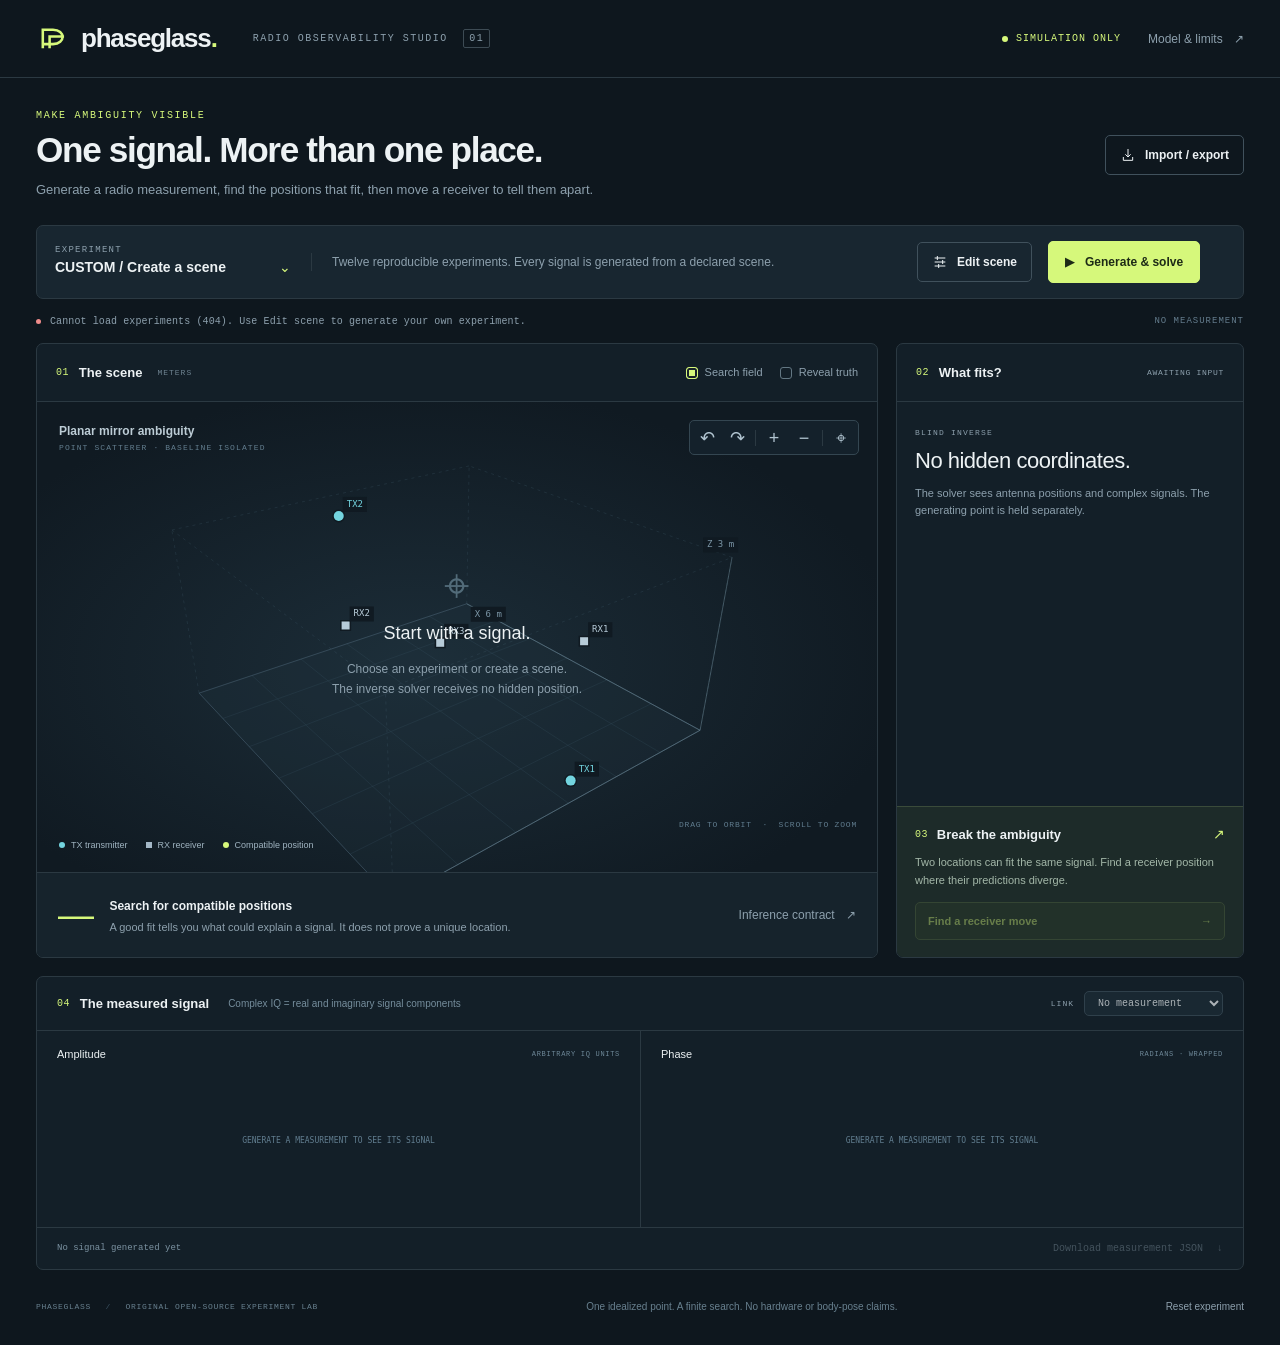
==== studio/index.html @ 4b79f2bf "Build Phaseglass radio observability studio with blind inversion and portable experiments" ====
<!doctype html>
<html lang="en">
  <head>
    <meta charset="UTF-8" />
    <meta name="viewport" content="width=device-width, initial-scale=1.0" />
    <meta name="theme-color" content="#111b23" />
    <title>Phaseglass · Radio observability studio</title>
    <link
      rel="icon"
      href="data:image/svg+xml,%3Csvg xmlns='http://www.w3.org/2000/svg' viewBox='0 0 64 64'%3E%3Crect width='64' height='64' rx='14' fill='%23111b23'/%3E%3Cpath d='M16 47V17h15c20 0 20 23 0 23H16M26 47V27h20' fill='none' stroke='%23d6f87b' stroke-width='5'/%3E%3C/svg%3E"
    />
    <link rel="stylesheet" href="./style.css" />
    <script type="module" src="./app.js"></script>
  </head>
  <body>
    <a class="skip" href="#workspace">Skip to experiment</a>
    <header class="masthead">
      <a class="brand" href="./" aria-label="Phaseglass home"
        ><svg viewBox="0 0 40 40" aria-hidden="true">
          <path d="M8 31V9h12c15 0 15 17 0 17H8M16 31V17h17" /></svg
        ><span>phaseglass<span class="brand-dot">.</span></span></a
      >
      <span class="product-label"
        >RADIO OBSERVABILITY STUDIO <span class="version">01</span></span
      >
      <div class="header-actions">
        <span class="simulation-badge"><span></span> SIMULATION ONLY</span
        ><button class="text-button" id="assumptions-button">
          Model & limits <span aria-hidden="true">↗</span>
        </button>
      </div>
    </header>
    <main id="workspace">
      <section class="intro" aria-labelledby="intro-title">
        <div>
          <div class="eyebrow">MAKE AMBIGUITY VISIBLE</div>
          <h1 id="intro-title">One signal. More than one place.</h1>
          <p>
            Generate a radio measurement, find the positions that fit, then move
            a receiver to tell them apart.
          </p>
        </div>
        <button class="data-button" id="data-button">
          <svg viewBox="0 0 24 24" aria-hidden="true">
            <path d="M12 3v12m-4-4 4 4 4-4M5 15v5h14v-5" /></svg
          >Import / export
        </button>
      </section>
      <section class="experiment-bar" aria-label="Experiment selection">
        <div class="experiment-select">
          <label for="example-select">EXPERIMENT</label
          ><select id="example-select">
            <option>Loading experiments…</option></select
          ><span class="select-chevron" aria-hidden="true">⌄</span>
        </div>
        <p id="example-description">
          Twelve reproducible experiments. Every signal is generated from a
          declared scene.
        </p>
        <button id="configure-button" class="outline-button">
          <svg viewBox="0 0 24 24" aria-hidden="true">
            <path d="M4 6h16M4 12h16M4 18h16M8 3v6M16 9v6M10 15v6" /></svg
          >Edit scene
        </button>
        <button id="run-button" class="primary-button">
          <span aria-hidden="true">▶</span> Generate & solve
        </button>
        <button id="cancel-button" class="outline-button danger" hidden>
          Cancel
        </button>
      </section>
      <div class="status-strip" role="status" aria-live="polite">
        <span id="status-dot" class="status-dot"></span
        ><span id="status-text">Preparing the studio…</span
        ><span id="stale-badge" class="stale-badge" hidden
          >SCENE EDITED · RESULT IS STALE</span
        ><span class="packet-label" id="packet-label">NO MEASUREMENT</span>
      </div>
      <section class="workspace-grid">
        <div class="scene-panel">
          <div class="panel-top">
            <div>
              <span class="section-index">01</span>
              <h2>The scene</h2>
              <span class="unit-label">METERS</span>
            </div>
            <div class="scene-toggles">
              <label class="toggle"
                ><input id="field-toggle" type="checkbox" checked /><span
                  >Search field</span
                ></label
              ><label class="toggle truth-toggle"
                ><input id="truth-toggle" type="checkbox" /><span
                  >Reveal truth</span
                ></label
              >
            </div>
          </div>
          <div class="viewport" id="viewport">
            <canvas
              id="scene-canvas"
              tabindex="0"
              aria-label="Interactive 3D radio scene. Drag to orbit, scroll to zoom, arrow keys to orbit, plus or minus to zoom. Inferred candidate and antenna coordinates also appear as text."
            ></canvas>
            <div class="viewport-caption">
              <span id="scene-title">A controlled radio experiment</span
              ><span id="scene-subtitle"
                >POINT SCATTERER · BASELINE ISOLATED</span
              >
            </div>
            <div class="viewport-empty" id="viewport-empty">
              <div class="empty-mark" aria-hidden="true">⌖</div>
              <h3>Start with a signal.</h3>
              <p>
                Choose an experiment or create a scene.<br />The inverse solver
                receives no hidden position.
              </p>
            </div>
            <div class="view-controls" aria-label="3D camera controls">
              <button
                id="orbit-left"
                title="Orbit left"
                aria-label="Orbit left"
              >
                ↶</button
              ><button
                id="orbit-right"
                title="Orbit right"
                aria-label="Orbit right"
              >
                ↷</button
              ><span></span
              ><button id="zoom-in" title="Zoom in" aria-label="Zoom in">
                +</button
              ><button id="zoom-out" title="Zoom out" aria-label="Zoom out">
                −</button
              ><span></span
              ><button
                id="reset-view"
                title="Reset view"
                aria-label="Reset camera"
              >
                ⌖
              </button>
            </div>
            <div class="scene-key">
              <span><i class="key-tx"></i>TX transmitter</span
              ><span><i class="key-rx"></i>RX receiver</span
              ><span><i class="key-mode"></i>Compatible position</span
              ><span id="truth-key" hidden
                ><i class="key-truth"></i>Simulated truth</span
              >
            </div>
            <div class="camera-hint">
              DRAG TO ORBIT <span>·</span> SCROLL TO ZOOM
            </div>
          </div>
          <div class="scene-foot">
            <div class="story">
              <span class="story-number" id="mode-count">—</span>
              <div>
                <strong id="story-title"
                  >Search for compatible positions</strong
                >
                <p id="story-description">
                  A good fit tells you what could explain a signal. It does not
                  prove a unique location.
                </p>
              </div>
            </div>
            <button class="text-button" id="fit-details-button">
              Inference contract <span aria-hidden="true">↗</span>
            </button>
          </div>
        </div>
        <aside class="evidence-panel" aria-label="Inference evidence">
          <div class="panel-top">
            <div>
              <span class="section-index">02</span>
              <h2>What fits?</h2>
            </div>
            <span class="live-label" id="result-status">AWAITING INPUT</span>
          </div>
          <div class="evidence-body">
            <div class="result-summary" id="result-summary">
              <span class="result-kicker">BLIND INVERSE</span>
              <h3>No hidden coordinates.</h3>
              <p>
                The solver sees antenna positions and complex signals. The
                generating point is held separately.
              </p>
            </div>
            <div id="candidate-list" class="candidate-list"></div>
            <div id="diagnostics" class="diagnostics"></div>
            <div id="truth-evaluation" class="truth-evaluation" hidden></div>
          </div>
          <div class="intervention-panel">
            <div class="intervention-heading">
              <span class="section-index">03</span>
              <h2>Break the ambiguity</h2>
              <span aria-hidden="true">↗</span>
            </div>
            <p id="intervention-description">
              Two locations can fit the same signal. Find a receiver position
              where their predictions diverge.
            </p>
            <button
              class="intervention-button"
              id="intervention-button"
              disabled
            >
              Find a receiver move <span aria-hidden="true">→</span>
            </button>
            <div id="proposal" hidden></div>
          </div>
        </aside>
      </section>
      <section
        id="signals-panel"
        class="signals-panel"
        aria-labelledby="signals-title"
      >
        <div class="signal-heading">
          <div>
            <span class="section-index">04</span>
            <h2 id="signals-title">The measured signal</h2>
            <span class="signal-explainer"
              >Complex IQ = real and imaginary signal components</span
            >
          </div>
          <label for="link-select"
            >LINK
            <select id="link-select" disabled>
              <option>No measurement</option>
            </select></label
          >
        </div>
        <div class="signal-grid">
          <div class="plot">
            <div class="plot-title">
              <h3>Amplitude</h3>
              <span>ARBITRARY IQ UNITS</span>
            </div>
            <canvas
              id="amplitude-canvas"
              role="img"
              aria-label="Measured signal amplitude versus frequency"
            ></canvas>
          </div>
          <div class="plot">
            <div class="plot-title">
              <h3>Phase</h3>
              <span>RADIANS · WRAPPED</span>
            </div>
            <canvas
              id="phase-canvas"
              role="img"
              aria-label="Measured wrapped phase versus frequency"
            ></canvas>
          </div>
        </div>
        <div class="signal-footer">
          <span id="measurement-summary">No signal generated yet</span
          ><button id="measurement-download" class="text-button" disabled>
            Download measurement JSON <span aria-hidden="true">↓</span>
          </button>
        </div>
      </section>
      <footer class="footer">
        <span
          >PHASEGLASS <span class="footer-dot">/</span> ORIGINAL OPEN-SOURCE
          EXPERIMENT LAB</span
        >
        <p>
          One idealized point. A finite search. No hardware or body-pose claims.
        </p>
        <button class="text-button" id="reset-experiment">
          Reset experiment
        </button>
      </footer>
    </main>
    <dialog id="config-dialog" class="drawer" aria-labelledby="config-title">
      <form method="dialog" class="dialog-header">
        <div>
          <span class="eyebrow">GENERATOR CONTROLS</span>
          <h2 id="config-title">Design the experiment.</h2>
        </div>
        <button class="close-button" aria-label="Close scene editor">×</button>
      </form>
      <div class="drawer-body">
        <p class="drawer-intro">
          Editing changes the next simulation. The existing measurement remains
          immutable until you generate a new one.
        </p>
        <div id="config-fields"></div>
        <details class="advanced-json">
          <summary>Advanced scene JSON</summary>
          <p>
            Full declared generator input. Apply validates JSON; the server
            validates physical limits when run.
          </p>
          <textarea
            id="scene-json"
            spellcheck="false"
            aria-label="Advanced scene JSON"
          ></textarea
          ><button id="apply-json" class="outline-button">
            Apply JSON to editor
          </button>
        </details>
        <p id="config-error" class="inline-error" role="alert"></p>
      </div>
      <div class="dialog-footer">
        <span id="config-dirty">Current scene</span
        ><button id="config-run" class="primary-button">
          Generate & solve <span aria-hidden="true">→</span>
        </button>
      </div>
    </dialog>
    <dialog id="data-dialog" class="data-dialog" aria-labelledby="data-title">
      <form method="dialog" class="dialog-header">
        <div>
          <span class="eyebrow">PORTABLE EVIDENCE</span>
          <h2 id="data-title">Bring a signal. Take the proof.</h2>
        </div>
        <button class="close-button" aria-label="Close data dialog">×</button>
      </form>
      <div class="data-body">
        <section>
          <h3>Import</h3>
          <p>
            Load a measurement JSON for blind inference, or a scene JSON to
            generate a new packet. No generator truth is sent to the solver.
          </p>
          <label class="file-drop" for="import-file"
            ><span aria-hidden="true">↥</span><strong>Choose JSON file</strong
            ><span>Measurement or scene · maximum 2 MB</span
            ><input
              id="import-file"
              type="file"
              accept=".json,application/json" /></label
          ><label for="import-json" class="field-label">OR PASTE JSON</label
          ><textarea
            id="import-json"
            spellcheck="false"
            placeholder='{"schema": "blind-point-radio-v1", …}'
          ></textarea>
          <div class="import-buttons">
            <button class="outline-button" id="import-scene-button">
              Load as scene</button
            ><button class="primary-button" id="import-measurement-button">
              Solve measurement
            </button>
          </div>
          <p id="import-error" class="inline-error" role="alert"></p>
        </section>
        <section class="export-section">
          <h3>Export</h3>
          <p>
            Save the measured IQ and inference. The portable ZIP includes source
            and a standalone solver for an independent rerun.
          </p>
          <label class="toggle"
            ><input id="export-truth" type="checkbox" /><span
              >Include separate simulated truth</span
            ></label
          ><button class="primary-button" id="export-button" disabled>
            Download portable experiment
            <span aria-hidden="true">↓</span></button
          ><button class="outline-button" id="scene-download">
            Download scene JSON <span aria-hidden="true">↓</span>
          </button>
          <p class="micro-note">
            Truth is an optional, separate artifact. It is never an inverse
            input.
          </p>
          <p id="export-error" class="inline-error" role="alert"></p>
        </section>
      </div>
    </dialog>
    <dialog
      id="assumptions-dialog"
      class="limits-dialog"
      aria-labelledby="limits-title"
    >
      <form method="dialog" class="dialog-header">
        <div>
          <span class="eyebrow">WHAT THIS EXPERIMENT CAN SAY</span>
          <h2 id="limits-title">A useful model. Visible limits.</h2>
        </div>
        <button class="close-button" aria-label="Close model limits">×</button>
      </form>
      <div class="limits-body">
        <p class="limits-lead">
          Phaseglass asks a precise question: which 3D point positions can
          explain this simulated complex radio signal under this declared model?
        </p>
        <div class="equation">
          H(f, p) = e<sup>−i 2π f (d<sub>TX</sub> + d<sub>RX</sub>) / c</sup> /
          (d<sub>TX</sub> d<sub>RX</sub>)
        </div>
        <div class="limits-grid">
          <section>
            <span>01 / FORWARD MODEL</span>
            <h3>One static point.</h3>
            <p>
              A transmitter-to-point-to-receiver path. Known antenna coordinates
              and frequencies. Baseline-isolated signal with optional constant
              complex gain per link. No walls, direct path, polarization,
              diffraction or human surface.
            </p>
          </section>
          <section>
            <span>02 / BLIND INVERSE</span>
            <h3>Truth stays outside.</h3>
            <p>
              The inverse receives only the packet: geometry, frequencies, IQ,
              noise, bounds and the declared gain model. It searches a finite
              grid and refines promising starting points. Found candidates do
              not exhaust every possible location.
            </p>
          </section>
          <section>
            <span>03 / IDENTIFIABILITY</span>
            <h3>Fit is not uniqueness.</h3>
            <p>
              Local sensitivity rank describes nearby constraints. It does not
              rule out a distant mirror position. A narrow frequency band or
              noisy signal can leave a family of compatible locations.
            </p>
          </section>
          <section>
            <span>04 / INTERVENTION</span>
            <h3>Change one receiver.</h3>
            <p>
              A bounded search proposes a receiver coordinate to separate a
              selected competing pair. Apply regenerates a new simulated packet
              and reruns inference. The old observed IQ is never rewritten.
            </p>
          </section>
          <section>
            <span>05 / FALSIFICATION</span>
            <h3>Counterexamples matter.</h3>
            <p>
              Extra scatterers and frequency-dependent hardware phase slopes are
              outside the inverse model. A mismatch can refuse a fit; a
              counterfeit phase slope can also fit well at the wrong location.
              Reveal simulated truth to test that assumption.
            </p>
          </section>
          <section>
            <span>06 / SCALE & LIMITS</span>
            <h3>Simulation only.</h3>
            <p>
              The c/B quantity is a total-path delay scale, not a generic
              position accuracy claim. Search scores and acceptance bands are
              model-based heuristics, not probabilities. No hardware is required
              or supported.
            </p>
          </section>
        </div>
        <div class="resource-limits">
          <strong>Bounded work</strong>
          <p>
            Up to 4 transmitters, 4 receivers, 128 frequencies, 20,000 grid
            points and 40 local refinements. Coordinates and numeric inputs are
            validated by the server. Long operations can be cancelled.
          </p>
        </div>
      </div>
    </dialog>
  </body>
</html>
---- studio/style.css ----
/* Phaseglass studio. Original source, MIT. No external assets or fonts. */
:root {
  color-scheme: dark;
  --bg: #0e171e;
  --panel: #131f28;
  --panel-deep: #101a22;
  --line: #2b3942;
  --muted: #8da0ad;
  --text: #edf2f4;
  --lime: #d6f87b;
  --cyan: #73d4df;
  --orange: #f5ad75;
  --red: #ef8c8b;
  --font: Inter, -apple-system, BlinkMacSystemFont, "Segoe UI", sans-serif;
  --mono: "SFMono-Regular", Consolas, "Liberation Mono", monospace;
}
* {
  box-sizing: border-box;
}
body {
  margin: 0;
  background: var(--bg);
  color: var(--text);
  font: 14px/1.5 var(--font);
}
button,
input,
select,
textarea {
  font: inherit;
}
button,
a,
input,
select,
textarea,
summary {
  touch-action: manipulation;
}
button {
  cursor: pointer;
}
button:disabled {
  opacity: 0.4;
  cursor: not-allowed;
}
a {
  color: inherit;
}
button {
  color: inherit;
}
button:focus-visible,
a:focus-visible,
input:focus-visible,
select:focus-visible,
textarea:focus-visible,
summary:focus-visible,
canvas:focus-visible {
  outline: 2px solid var(--lime);
  outline-offset: 4px;
}
button,
input,
select,
textarea {
  border-radius: 5px;
}
button {
  transition:
    background 0.15s,
    border-color 0.15s,
    transform 0.15s;
}
button:not(:disabled):active {
  transform: translateY(1px);
}
[hidden] {
  display: none !important;
}
.skip {
  position: fixed;
  top: -60px;
  left: 20px;
  z-index: 100;
  background: var(--lime);
  color: var(--bg);
  padding: 12px;
}
.skip:focus {
  top: 8px;
}
.masthead {
  height: 78px;
  border-bottom: 1px solid var(--line);
  display: flex;
  align-items: center;
  gap: 36px;
  padding: 0 36px;
}
.brand {
  text-decoration: none;
  display: flex;
  align-items: center;
  gap: 11px;
  font-weight: 700;
  letter-spacing: -1.2px;
  font-size: 26px;
}
.brand svg {
  width: 34px;
  height: 34px;
  stroke: var(--lime);
  stroke-width: 3;
  fill: none;
}
.brand-dot {
  color: var(--lime);
}
.product-label {
  font: 10px var(--mono);
  letter-spacing: 1.5px;
  color: var(--muted);
}
.version {
  padding: 3px 5px;
  border: 1px solid #3d4b54;
  border-radius: 2px;
  margin-left: 8px;
}
.header-actions {
  margin-left: auto;
  display: flex;
  align-items: center;
  gap: 27px;
}
.simulation-badge {
  font: 10px var(--mono);
  letter-spacing: 1px;
  display: flex;
  align-items: center;
  gap: 8px;
  color: var(--lime);
}
.simulation-badge > span {
  width: 6px;
  height: 6px;
  background: var(--lime);
  border-radius: 50%;
}
.text-button {
  border: 0;
  background: none;
  padding: 5px 0;
  color: var(--muted);
  font-size: 12px;
  white-space: nowrap;
}
.text-button:hover {
  color: var(--text);
}
.text-button span {
  margin-left: 8px;
}
main {
  max-width: 1700px;
  margin: 0 auto;
  padding: 32px 36px 0;
}
.intro {
  display: flex;
  align-items: center;
  justify-content: space-between;
  gap: 20px;
  margin-bottom: 26px;
}
.eyebrow {
  font: 10px var(--mono);
  letter-spacing: 1.7px;
  color: var(--lime);
  margin-bottom: 8px;
}
h1 {
  font-size: clamp(28px, 2.75vw, 43px);
  line-height: 1.18;
  letter-spacing: -1.35px;
  margin: 0;
  font-weight: 580;
}
.intro p {
  color: var(--muted);
  margin: 9px 0 0;
  font-size: 13px;
}
.data-button,
.outline-button {
  background: transparent;
  border: 1px solid #40515c;
  padding: 10px 14px;
  display: inline-flex;
  align-items: center;
  justify-content: center;
  gap: 9px;
  white-space: nowrap;
  font-size: 12px;
  font-weight: 550;
}
.data-button svg,
.outline-button svg {
  width: 16px;
  height: 16px;
  fill: none;
  stroke: currentColor;
  stroke-width: 1.5;
}
.data-button:hover,
.outline-button:hover {
  border-color: var(--muted);
  background: #21313b;
}
.primary-button {
  background: var(--lime);
  border: 1px solid var(--lime);
  color: #1d2a16;
  padding: 11px 16px;
  font-size: 12px;
  font-weight: 700;
  display: inline-flex;
  align-items: center;
  justify-content: center;
  gap: 11px;
  white-space: nowrap;
}
.primary-button:hover {
  background: #e4ffa0;
  border-color: #e4ffa0;
}
.primary-button span {
  font-size: 12px;
}
.experiment-bar {
  display: flex;
  align-items: center;
  gap: 16px;
  background: #182630;
  border: 1px solid var(--line);
  padding: 15px 18px;
  border-radius: 7px;
}
.experiment-select {
  position: relative;
  padding-left: 0;
  min-width: 240px;
}
.experiment-select label {
  display: block;
  color: var(--muted);
  font: 9px var(--mono);
  letter-spacing: 1.3px;
}
.experiment-select select {
  width: 100%;
  appearance: none;
  background: transparent;
  border: 0;
  color: var(--text);
  font-weight: 600;
  padding: 2px 23px 2px 0;
  font-size: 14px;
}
.experiment-select select option {
  background: var(--panel);
}
.select-chevron {
  position: absolute;
  right: 4px;
  top: 12px;
  color: var(--lime);
  pointer-events: none;
}
.experiment-bar > p {
  flex: 1;
  color: var(--muted);
  font-size: 12px;
  max-width: 590px;
  padding-right: 18px;
  margin: 0;
  border-left: 1px solid var(--line);
  padding-left: 20px;
}
.danger {
  border-color: var(--red);
  color: var(--red);
}
.status-strip {
  display: flex;
  align-items: center;
  gap: 9px;
  min-height: 44px;
  font: 10px var(--mono);
  color: var(--muted);
  letter-spacing: 0.1px;
}
.status-dot {
  height: 5px;
  width: 5px;
  background: var(--muted);
  border-radius: 50%;
  flex: none;
}
.status-dot.ready {
  background: var(--lime);
}
.status-dot.error {
  background: var(--red);
}
.status-dot.busy {
  background: var(--orange);
  animation: pulse 1.1s infinite;
}
.stale-badge {
  font: 9px var(--mono);
  color: var(--orange);
  border-left: 1px solid var(--line);
  padding-left: 12px;
  margin-left: 6px;
}
.packet-label {
  margin-left: auto;
  white-space: nowrap;
  color: #647c8d;
  font-size: 9px;
  letter-spacing: 1px;
}
.workspace-grid {
  display: grid;
  grid-template-columns: minmax(0, 1fr) 348px;
  gap: 18px;
}
.scene-panel,
.evidence-panel,
.signals-panel {
  border: 1px solid var(--line);
  border-radius: 7px;
  overflow: hidden;
  background: var(--panel);
}
.panel-top {
  height: 58px;
  display: flex;
  align-items: center;
  justify-content: space-between;
  padding: 0 19px;
  border-bottom: 1px solid var(--line);
}
.panel-top > div,
.signal-heading > div {
  display: flex;
  align-items: center;
  gap: 10px;
}
h2 {
  font-size: 13px;
  margin: 0;
  font-weight: 600;
}
.section-index {
  color: var(--lime);
  font: 10px var(--mono);
  font-weight: 500;
  letter-spacing: 0.4px;
}
.unit-label {
  font: 8px var(--mono);
  color: #6e8391;
  margin-left: 5px;
  letter-spacing: 1px;
}
.scene-toggles {
  gap: 17px !important;
}
.toggle {
  display: inline-flex;
  align-items: center;
  gap: 7px;
  cursor: pointer;
  color: var(--muted);
  font-size: 11px;
}
.toggle input {
  appearance: none;
  width: 12px;
  height: 12px;
  border: 1px solid #637783;
  border-radius: 3px;
  background: transparent;
  margin: 0;
  cursor: pointer;
  flex: none;
}
.toggle input:checked {
  background: var(--lime);
  border-color: var(--lime);
  box-shadow: inset 0 0 0 2px #18232a;
}
.truth-toggle input:checked {
  background: var(--orange);
  border-color: var(--orange);
}
.viewport {
  height: 470px;
  min-height: 360px;
  position: relative;
  background: radial-gradient(ellipse at 45% 56%, #1c2d38 0, #101a22 75%);
  overflow: hidden;
}
.viewport canvas {
  width: 100%;
  height: 100%;
  display: block;
  touch-action: none;
  cursor: grab;
}
.viewport canvas:active {
  cursor: grabbing;
}
.viewport-caption {
  position: absolute;
  top: 20px;
  left: 22px;
  display: flex;
  flex-direction: column;
  pointer-events: none;
  gap: 3px;
}
.viewport-caption > span:first-child {
  font-size: 12px;
  font-weight: 600;
  color: #bcccd5;
}
.viewport-caption > span:last-child {
  font: 8px var(--mono);
  color: #637e8f;
  letter-spacing: 1.1px;
}
.viewport-empty {
  position: absolute;
  top: 50%;
  left: 50%;
  transform: translate(-50%, -50%);
  text-align: center;
  pointer-events: none;
}
.empty-mark {
  font-size: 45px;
  color: #526b79;
  line-height: 1;
}
.viewport-empty h3 {
  font-size: 18px;
  font-weight: 500;
  margin: 12px 0 8px;
}
.viewport-empty p {
  color: var(--muted);
  font-size: 12px;
  line-height: 1.7;
}
.view-controls {
  position: absolute;
  right: 18px;
  top: 18px;
  display: flex;
  gap: 2px;
  background: #14212b;
  border: 1px solid #344651;
  border-radius: 5px;
  padding: 3px;
  align-items: center;
}
.view-controls button {
  height: 27px;
  width: 28px;
  background: transparent;
  border: 0;
  color: #b1c4d0;
  font-size: 18px;
  border-radius: 3px;
}
.view-controls button:hover {
  background: #2a3d49;
}
.view-controls > span {
  height: 16px;
  width: 1px;
  background: var(--line);
  margin: 0 2px;
}
.scene-key {
  position: absolute;
  bottom: 20px;
  left: 22px;
  display: flex;
  gap: 18px;
  flex-wrap: wrap;
  font-size: 9px;
  color: #a0b4c1;
  pointer-events: none;
}
.scene-key > span {
  display: flex;
  align-items: center;
  gap: 6px;
}
.scene-key i {
  width: 6px;
  height: 6px;
  background: var(--cyan);
  border-radius: 50%;
}
.scene-key .key-rx {
  background: #a4b8c7;
  border-radius: 0;
}
.scene-key .key-mode {
  background: var(--lime);
}
.scene-key .key-truth {
  background: transparent;
  border: 1px solid var(--orange);
  border-radius: 0;
  transform: rotate(45deg);
  width: 7px;
  height: 7px;
}
.camera-hint {
  position: absolute;
  bottom: 43px;
  right: 20px;
  color: #607c8e;
  font: 8px var(--mono);
  letter-spacing: 0.8px;
  pointer-events: none;
}
.camera-hint span {
  padding: 0 5px;
}
.scene-foot {
  min-height: 85px;
  display: flex;
  align-items: center;
  justify-content: space-between;
  gap: 20px;
  padding: 17px 21px;
  border-top: 1px solid var(--line);
  background: #16232c;
}
.story {
  display: flex;
  align-items: center;
  gap: 17px;
}
.story-number {
  font-size: 36px;
  font-weight: 400;
  line-height: 1;
  color: var(--lime);
  letter-spacing: -1.6px;
  min-width: 28px;
}
.story strong {
  font-size: 12px;
  font-weight: 600;
}
.story p {
  margin: 3px 0 0;
  font-size: 11px;
  color: var(--muted);
  max-width: 600px;
}
.live-label {
  font: 8px var(--mono);
  color: var(--muted);
  letter-spacing: 0.7px;
}
.evidence-panel {
  display: flex;
  flex-direction: column;
}
.evidence-body {
  padding: 18px;
  flex: 1;
}
.result-kicker {
  font: 8px var(--mono);
  letter-spacing: 1.2px;
  color: var(--muted);
}
.result-summary h3 {
  font-size: 22px;
  line-height: 1.3;
  font-weight: 500;
  letter-spacing: -0.5px;
  margin: 6px 0 9px;
}
.result-summary p {
  font-size: 11px;
  color: var(--muted);
  line-height: 1.6;
  margin: 0 0 15px;
}
.candidate-list {
  display: flex;
  flex-direction: column;
  gap: 7px;
  max-height: 190px;
  overflow: auto;
  padding-right: 2px;
}
.candidate-row {
  display: block;
  text-align: left;
  border: 1px solid var(--line);
  background: #172630;
  width: 100%;
  padding: 10px 11px;
  border-radius: 4px;
}
.candidate-row.selected {
  border-color: #7b9655;
  background: #263528;
}
.candidate-row:hover {
  border-color: #71818b;
}
.candidate-heading {
  display: flex;
  align-items: center;
  justify-content: space-between;
  font-size: 11px;
}
.candidate-name {
  display: flex;
  align-items: center;
  gap: 7px;
  font-weight: 600;
}
.candidate-name i {
  height: 6px;
  width: 6px;
  background: var(--lime);
  border-radius: 50%;
}
.candidate-heading .residual {
  color: var(--muted);
  font: 9px var(--mono);
}
.candidate-coordinates {
  font: 10px var(--mono);
  letter-spacing: 0.2px;
  color: #b9c9d1;
  margin-top: 7px;
  display: flex;
  gap: 12px;
}
.candidate-coordinates small {
  color: #6d8695;
  margin-right: 4px;
  font: 9px var(--mono);
}
.diagnostics {
  margin-top: 13px;
}
.metric-row {
  display: flex;
  justify-content: space-between;
  gap: 10px;
  font-size: 10px;
  border-top: 1px solid #243640;
  padding: 7px 0;
  color: var(--muted);
}
.metric-row > strong {
  font: 10px var(--mono);
  color: #c8d6dd;
  text-align: right;
  font-weight: 400;
}
.diagnostic-note {
  font-size: 10px;
  line-height: 1.5;
  color: #788f9e;
  margin-top: 8px;
}
.truth-evaluation {
  padding: 9px 10px;
  border: 1px solid #674a36;
  background: #2c2722;
  border-radius: 4px;
  margin-top: 12px;
  color: var(--orange);
  font-size: 10px;
  line-height: 1.5;
}
.truth-evaluation strong {
  display: block;
  font-size: 11px;
  margin-bottom: 4px;
}
.intervention-panel {
  padding: 17px 18px;
  background: #1d2b29;
  border-top: 1px solid #3a4b3a;
}
.intervention-heading {
  display: flex;
  align-items: center;
  gap: 9px;
}
.intervention-heading > span:last-child {
  margin-left: auto;
  color: var(--lime);
}
.intervention-panel p {
  font-size: 11px;
  line-height: 1.6;
  color: #a3b7a8;
  margin: 9px 0 12px;
}
.intervention-button {
  display: flex;
  align-items: center;
  justify-content: space-between;
  width: 100%;
  border: 1px solid #576c43;
  background: #2b3b2b;
  color: var(--lime);
  padding: 10px 12px;
  font-weight: 600;
  font-size: 11px;
}
.intervention-button:hover {
  background: #374b33;
}
.proposal-coordinate {
  font: 11px var(--mono);
  color: var(--lime);
  background: #16251d;
  padding: 10px;
  border-radius: 3px;
  margin-top: 12px;
}
.proposal-metrics {
  display: flex;
  justify-content: space-between;
  gap: 8px;
  margin-top: 9px;
  font-size: 10px;
  color: #a3b7a8;
}
.proposal-metrics strong {
  display: block;
  color: #d1e2cf;
  font: 12px var(--mono);
  margin-top: 3px;
}
.apply-intervention {
  margin-top: 12px;
  width: 100%;
}
.proposal-warning {
  font-size: 9px !important;
  color: #8fa28f !important;
}
.signals-panel {
  margin-top: 18px;
}
.signal-heading {
  height: 54px;
  border-bottom: 1px solid var(--line);
  display: flex;
  align-items: center;
  justify-content: space-between;
  padding: 0 20px;
  gap: 15px;
}
.signal-explainer {
  color: #758d9c;
  font-size: 10px;
  margin-left: 9px;
}
.signal-heading > label {
  font: 8px var(--mono);
  letter-spacing: 1px;
  color: var(--muted);
  display: flex;
  align-items: center;
  gap: 10px;
}
.signal-heading select {
  background: #1c2c37;
  color: var(--text);
  border: 1px solid #3c4e5a;
  padding: 5px 23px 5px 9px;
  font: 10px var(--mono);
  min-width: 112px;
}
.signal-grid {
  display: grid;
  grid-template-columns: 1fr 1fr;
  gap: 0;
}
.plot {
  padding: 15px 20px 4px;
  min-width: 0;
}
.plot + .plot {
  border-left: 1px solid var(--line);
}
.plot-title {
  display: flex;
  justify-content: space-between;
  align-items: center;
}
.plot-title h3 {
  font-size: 11px;
  font-weight: 500;
  margin: 0;
}
.plot-title > span {
  font: 7px var(--mono);
  letter-spacing: 0.7px;
  color: #6e8898;
}
.plot canvas {
  width: 100%;
  height: 160px;
  display: block;
}
.signal-footer {
  border-top: 1px solid var(--line);
  padding: 10px 20px;
  display: flex;
  align-items: center;
  justify-content: space-between;
  gap: 10px;
  color: #7c93a2;
  font: 9px var(--mono);
}
.signal-footer .text-button {
  font-size: 10px;
}
.footer {
  padding: 24px 0 26px;
  display: flex;
  align-items: center;
  justify-content: space-between;
  gap: 20px;
  color: #68808f;
}
.footer > span {
  font: 8px var(--mono);
  letter-spacing: 0.7px;
}
.footer-dot {
  padding: 0 9px;
  color: #3b5362;
}
.footer p {
  margin: 0;
  font-size: 10px;
}
.footer .text-button {
  font-size: 10px;
}
dialog {
  padding: 0;
  color: var(--text);
  background: #15222b;
  border: 1px solid #3e505b;
  border-radius: 9px;
  box-shadow: 0 30px 120px #0008;
  max-height: 90vh;
  max-height: 90dvh;
  max-width: calc(100vw - 28px);
}
dialog::backdrop {
  background: #061018c9;
  backdrop-filter: blur(3px);
}
.drawer {
  width: 550px;
  margin: 0 0 0 auto;
  height: 100vh;
  height: 100dvh;
  max-height: 100dvh;
  border-radius: 0;
  border-right: 0;
}
.dialog-header {
  display: flex;
  align-items: center;
  justify-content: space-between;
  padding: 24px;
  border-bottom: 1px solid var(--line);
  gap: 20px;
  margin: 0;
}
.dialog-header h2 {
  font-size: 23px;
  letter-spacing: -0.7px;
  font-weight: 500;
}
.dialog-header .eyebrow {
  font-size: 8px;
}
.close-button {
  font-size: 25px;
  background: transparent;
  border: 1px solid #43545e;
  width: 33px;
  height: 33px;
  line-height: 1;
  flex: none;
  color: var(--muted);
}
.close-button:hover {
  background: #283b47;
}
.drawer-body {
  height: calc(100% - 186px);
  overflow: auto;
  padding: 20px 24px;
}
.drawer-intro {
  margin: 0 0 22px;
  font-size: 12px;
  color: var(--muted);
  line-height: 1.7;
}
.control-section {
  padding: 17px 0;
  border-top: 1px solid var(--line);
}
.control-section h3 {
  font-size: 12px;
  font-weight: 600;
  margin: 0 0 12px;
  display: flex;
  justify-content: space-between;
  align-items: center;
}
.control-section h3 > span {
  font: 8px var(--mono);
  font-weight: 400;
  color: var(--muted);
  letter-spacing: 1px;
}
.input-grid {
  display: grid;
  grid-template-columns: repeat(3, 1fr);
  gap: 10px;
}
.input-grid.two {
  grid-template-columns: repeat(2, 1fr);
}
.field-label,
.input-grid label {
  font: 9px var(--mono);
  color: var(--muted);
  letter-spacing: 0.1px;
  display: block;
}
.input-grid label input,
.input-grid label select {
  width: 100%;
  margin-top: 6px;
}
.control-section input,
.control-section select,
.control-section textarea {
  background: #0f1a22;
  color: var(--text);
  border: 1px solid #3a4e5b;
  padding: 8px 9px;
  min-width: 0;
  font: 11px var(--mono);
}
.control-section input:focus {
  border-color: var(--lime);
}
.position-row {
  display: grid;
  grid-template-columns: 36px 1fr 1fr 1fr 25px;
  gap: 7px;
  align-items: center;
  margin-bottom: 8px;
}
.position-row > span {
  font: 10px var(--mono);
  color: var(--cyan);
}
.position-row input {
  width: 100%;
}
.coordinate-head {
  display: grid;
  grid-template-columns: 36px 1fr 1fr 1fr 25px;
  gap: 7px;
  margin-bottom: 5px;
  color: #708998;
  font: 8px var(--mono);
}
.remove-antenna {
  background: transparent;
  border: 0;
  font-size: 18px;
  color: #899da9;
  padding: 0;
  height: 25px;
}
.add-antenna {
  background: none;
  color: var(--cyan);
  border: 1px dashed #446475;
  font-size: 10px;
  width: 100%;
  padding: 7px;
  margin-top: 2px;
}
.control-note {
  font-size: 10px;
  color: #8299a8;
  margin: 9px 0 0;
  line-height: 1.6;
}
.falsifier-box {
  border: 1px solid #584736;
  background: #2b2823;
  padding: 12px;
  border-radius: 4px;
  margin-top: 12px;
}
.falsifier-box .toggle {
  color: var(--orange);
  margin-bottom: 12px;
}
.falsifier-box p {
  color: #b49b84;
  font-size: 10px;
  line-height: 1.5;
  margin: 0 0 12px;
}
.dialog-footer {
  border-top: 1px solid var(--line);
  padding: 18px 24px;
  display: flex;
  align-items: center;
  justify-content: space-between;
  gap: 10px;
  background: #1c2b34;
}
.dialog-footer > span {
  font: 10px var(--mono);
  color: var(--muted);
}
.inline-error {
  color: var(--red);
  font-size: 11px;
  white-space: pre-wrap;
  line-height: 1.5;
}
.inline-error:empty {
  display: none;
}
.advanced-json {
  border-top: 1px solid var(--line);
  padding-top: 17px;
  margin-top: 7px;
}
.advanced-json summary {
  font-size: 12px;
  cursor: pointer;
}
.advanced-json p {
  font-size: 10px;
  color: var(--muted);
}
textarea {
  resize: vertical;
  background: #0d171e;
  color: #cfdee6;
  border: 1px solid #3a4e5b;
  padding: 12px;
  font: 10px/1.6 var(--mono);
  width: 100%;
}
.advanced-json textarea {
  min-height: 200px;
  margin-bottom: 10px;
}
.data-dialog {
  width: 800px;
}
.data-body {
  display: grid;
  grid-template-columns: 1.12fr 1fr;
  padding: 24px;
  gap: 30px;
}
.data-body h3 {
  font-size: 16px;
  margin: 0 0 8px;
  font-weight: 500;
}
.data-body p {
  font-size: 12px;
  color: var(--muted);
  line-height: 1.7;
  margin: 0 0 17px;
}
.file-drop {
  border: 1px dashed #547082;
  display: flex;
  flex-direction: column;
  align-items: center;
  padding: 18px;
  cursor: pointer;
  border-radius: 5px;
  margin-bottom: 20px;
  gap: 5px;
  background: #192b36;
  position: relative;
}
.file-drop > span:first-child {
  font-size: 25px;
  color: var(--cyan);
  line-height: 1;
}
.file-drop > strong {
  font-size: 12px;
}
.file-drop > span:last-of-type {
  font-size: 9px;
  color: var(--muted);
}
.file-drop input {
  width: 100%;
  font-size: 10px;
  margin-top: 7px;
}
.data-body textarea {
  min-height: 100px;
  margin-top: 8px;
}
.import-buttons {
  display: flex;
  justify-content: space-between;
  gap: 7px;
  margin-top: 10px;
}
.import-buttons button {
  padding: 10px;
  font-size: 11px;
}
.export-section {
  border-left: 1px solid var(--line);
  padding-left: 30px;
}
.export-section .toggle {
  margin-bottom: 20px;
}
.export-section > button {
  width: 100%;
  margin-bottom: 10px;
  font-size: 11px;
}
.export-section .micro-note {
  font-size: 10px;
  margin-top: 5px;
}
.limits-dialog {
  width: 900px;
}
.limits-body {
  padding: 25px 30px 30px;
}
.limits-lead {
  font-size: 15px;
  color: #bfd0db;
  line-height: 1.7;
  margin: 0 0 18px;
}
.equation {
  font: 16px var(--mono);
  padding: 18px;
  background: #0d1820;
  border: 1px solid #324653;
  color: var(--lime);
  text-align: center;
  margin-bottom: 26px;
  overflow-x: auto;
  white-space: nowrap;
}
.equation sup {
  font-size: 10px;
}
.limits-grid {
  display: grid;
  grid-template-columns: repeat(2, 1fr);
  gap: 24px 30px;
}
.limits-grid section > span {
  font: 8px var(--mono);
  letter-spacing: 1px;
  color: var(--lime);
}
.limits-grid h3 {
  font-size: 17px;
  font-weight: 500;
  margin: 5px 0 7px;
}
.limits-grid p {
  color: var(--muted);
  font-size: 12px;
  line-height: 1.7;
  margin: 0;
}
.resource-limits {
  margin-top: 25px;
  border-top: 1px solid var(--line);
  padding-top: 17px;
}
.resource-limits strong {
  font-size: 12px;
}
.resource-limits p {
  font-size: 11px;
  color: var(--muted);
  line-height: 1.7;
  margin: 5px 0 0;
}
@keyframes pulse {
  50% {
    opacity: 0.25;
  }
}
@media (prefers-reduced-motion: reduce) {
  * {
    animation: none !important;
    transition: none !important;
  }
}
@media (min-width: 1450px) {
  .viewport {
    height: 520px;
  }
  .workspace-grid {
    grid-template-columns: minmax(0, 1fr) 378px;
  }
  .evidence-body {
    padding: 21px;
  }
  .intervention-panel {
    padding: 21px;
  }
  .candidate-list {
    max-height: 240px;
  }
  .plot canvas {
    height: 175px;
  }
}
@media (max-width: 1120px) {
  .masthead {
    padding: 0 24px;
    gap: 24px;
  }
  .product-label {
    font-size: 8px;
    letter-spacing: 0.8px;
  }
  main {
    padding: 26px 24px 0;
  }
  .workspace-grid {
    grid-template-columns: minmax(0, 1fr) 310px;
    gap: 14px;
  }
  .experiment-bar {
    gap: 12px;
  }
  .experiment-bar > p {
    font-size: 10px;
    padding-left: 13px;
    padding-right: 0;
  }
  .experiment-select {
    min-width: 212px;
  }
  .scene-foot > .text-button {
    display: none;
  }
  .scene-key {
    gap: 13px;
  }
  .camera-hint {
    display: none;
  }
  .signal-explainer {
    display: none;
  }
  .viewport {
    height: 440px;
  }
  .scene-toggles {
    gap: 10px !important;
  }
  .toggle {
    font-size: 10px;
  }
  .panel-top {
    padding: 0 16px;
  }
  .evidence-body {
    padding: 16px;
  }
  .footer p {
    display: none;
  }
}
@media (max-width: 860px) {
  .product-label {
    display: none;
  }
  .masthead {
    height: 65px;
    padding: 0 20px;
  }
  .brand {
    font-size: 24px;
  }
  .brand svg {
    width: 29px;
  }
  .header-actions {
    gap: 17px;
  }
  .simulation-badge {
    font-size: 8px;
  }
  .header-actions .text-button {
    font-size: 10px;
  }
  main {
    padding: 23px 20px 0;
  }
  .intro {
    margin-bottom: 21px;
  }
  .intro p {
    max-width: 490px;
    font-size: 12px;
  }
  .data-button {
    padding: 9px;
    font-size: 11px;
  }
  .experiment-bar {
    flex-wrap: wrap;
    padding: 13px;
  }
  .experiment-select {
    flex: 1;
    min-width: 210px;
  }
  .experiment-bar > p {
    order: 4;
    flex-basis: 100%;
    border: 0;
    padding: 0;
    max-width: none;
  }
  .experiment-bar .primary-button {
    padding: 10px 12px;
  }
  .experiment-bar .outline-button {
    padding: 10px;
  }
  .workspace-grid {
    grid-template-columns: 1fr;
  }
  .viewport {
    height: 440px;
  }
  .evidence-panel {
    display: grid;
    grid-template-columns: 1fr 310px;
  }
  .evidence-panel > .panel-top {
    grid-column: 1/-1;
  }
  .evidence-body {
    padding: 18px;
  }
  .intervention-panel {
    border-top: 0;
    border-left: 1px solid #3a4b3a;
    display: flex;
    flex-direction: column;
    justify-content: center;
  }
  .candidate-list {
    max-height: 180px;
  }
  .result-summary h3 {
    font-size: 20px;
  }
  .result-summary p {
    max-width: 530px;
  }
  .scene-foot > .text-button {
    display: block;
  }
  .packet-label {
    display: none;
  }
  .status-strip {
    font-size: 9px;
  }
  .stale-badge {
    font-size: 8px;
  }
  .data-body {
    gap: 22px;
  }
  .export-section {
    padding-left: 22px;
  }
}
@media (max-width: 560px) {
  .masthead {
    padding: 0 14px;
  }
  .brand {
    font-size: 22px;
    gap: 6px;
  }
  .brand svg {
    width: 28px;
  }
  .header-actions {
    gap: 13px;
  }
  .simulation-badge {
    font-size: 7px;
    letter-spacing: 0.3px;
  }
  .simulation-badge > span {
    width: 4px;
    height: 4px;
  }
  .header-actions .text-button {
    font-size: 9px;
  }
  main {
    padding: 22px 12px 0;
  }
  .intro {
    align-items: flex-start;
    gap: 12px;
  }
  .intro h1 {
    font-size: 28px;
    letter-spacing: -0.9px;
    max-width: 310px;
  }
  .intro p {
    font-size: 11px;
    max-width: 300px;
  }
  .intro .eyebrow {
    font-size: 8px;
  }
  .data-button {
    font-size: 0;
    min-width: 34px;
    padding: 9px;
  }
  .data-button svg {
    width: 16px;
    height: 16px;
  }
  .experiment-select {
    min-width: 100%;
  }
  .experiment-bar .outline-button,
  .experiment-bar .primary-button {
    flex: 1;
  }
  .experiment-bar > p {
    font-size: 10px;
  }
  .experiment-select select {
    font-size: 13px;
  }
  .status-strip {
    font-size: 8px;
    min-height: 46px;
    flex-wrap: wrap;
    gap: 5px;
    padding: 8px 0;
  }
  .stale-badge {
    width: 100%;
    border: 0;
    padding-left: 12px;
    margin: 0;
    line-height: 1.4;
  }
  .panel-top {
    padding: 0 13px;
    height: 53px;
  }
  h2 {
    font-size: 12px;
  }
  .scene-toggles {
    gap: 11px !important;
  }
  .toggle {
    font-size: 9px;
  }
  .unit-label {
    display: none;
  }
  .viewport {
    height: 370px;
    min-height: 340px;
  }
  .viewport-caption {
    top: 17px;
    left: 16px;
  }
  .viewport-caption > span:first-child {
    font-size: 10px;
    max-width: 170px;
  }
  .viewport-caption > span:last-child {
    font-size: 6px;
  }
  .view-controls {
    top: 13px;
    right: 12px;
    gap: 0;
  }
  .view-controls button {
    width: 23px;
    height: 26px;
    font-size: 16px;
  }
  .view-controls > span {
    margin: 0 1px;
  }
  .scene-key {
    font-size: 8px;
    gap: 12px;
    left: 15px;
    bottom: 17px;
    max-width: 280px;
  }
  .scene-foot {
    padding: 15px;
    min-height: 85px;
  }
  .story {
    gap: 12px;
  }
  .story strong {
    font-size: 11px;
  }
  .story p {
    font-size: 10px;
  }
  .story-number {
    font-size: 31px;
  }
  .scene-foot > .text-button {
    display: none;
  }
  .evidence-panel {
    display: flex;
  }
  .evidence-body {
    padding: 16px;
  }
  .intervention-panel {
    border-left: 0;
    border-top: 1px solid #3a4b3a;
    padding: 16px;
  }
  .candidate-list {
    max-height: 200px;
  }
  .result-summary h3 {
    font-size: 21px;
  }
  .signal-heading {
    padding: 0 14px;
    height: 52px;
  }
  .signal-heading select {
    min-width: 103px;
    padding-right: 7px;
    font-size: 9px;
  }
  .signal-heading > label {
    font-size: 7px;
    gap: 5px;
  }
  .signal-heading .section-index {
    display: none;
  }
  .signal-grid {
    grid-template-columns: 1fr;
  }
  .plot {
    padding: 13px 14px 3px;
  }
  .plot + .plot {
    border-left: 0;
    border-top: 1px solid var(--line);
  }
  .plot canvas {
    height: 145px;
  }
  .signal-footer {
    padding: 10px 14px;
    align-items: flex-start;
    flex-direction: column;
    font-size: 8px;
  }
  .footer {
    padding: 20px 2px;
  }
  .footer > span {
    font-size: 7px;
    letter-spacing: 0.2px;
  }
  .footer-dot {
    padding: 0 4px;
  }
  .footer .text-button {
    font-size: 9px;
  }
  .drawer {
    width: 100vw;
    max-width: 100vw;
  }
  .dialog-header {
    padding: 20px;
  }
  .dialog-header h2 {
    font-size: 22px;
  }
  .drawer-body {
    padding: 18px 20px;
    height: calc(100% - 178px);
  }
  .dialog-footer {
    padding: 16px 20px;
  }
  .data-body {
    grid-template-columns: 1fr;
    padding: 20px;
  }
  .export-section {
    border-left: 0;
    border-top: 1px solid var(--line);
    padding: 20px 0 0;
  }
  .limits-body {
    padding: 20px;
  }
  .limits-grid {
    grid-template-columns: 1fr;
    gap: 20px;
  }
  .limits-lead {
    font-size: 13px;
  }
  .equation {
    font-size: 12px;
    padding: 14px 10px;
  }
  .equation sup {
    font-size: 8px;
  }
  .limits-grid h3 {
    font-size: 16px;
  }
  .limits-grid p {
    font-size: 11px;
  }
  .data-dialog {
    max-height: 93dvh;
  }
  .position-row {
    grid-template-columns: 30px 1fr 1fr 1fr 20px;
    gap: 5px;
  }
  .coordinate-head {
    grid-template-columns: 30px 1fr 1fr 1fr 20px;
    gap: 5px;
  }
  .control-section input {
    padding: 8px 6px;
    font-size: 10px;
  }
}
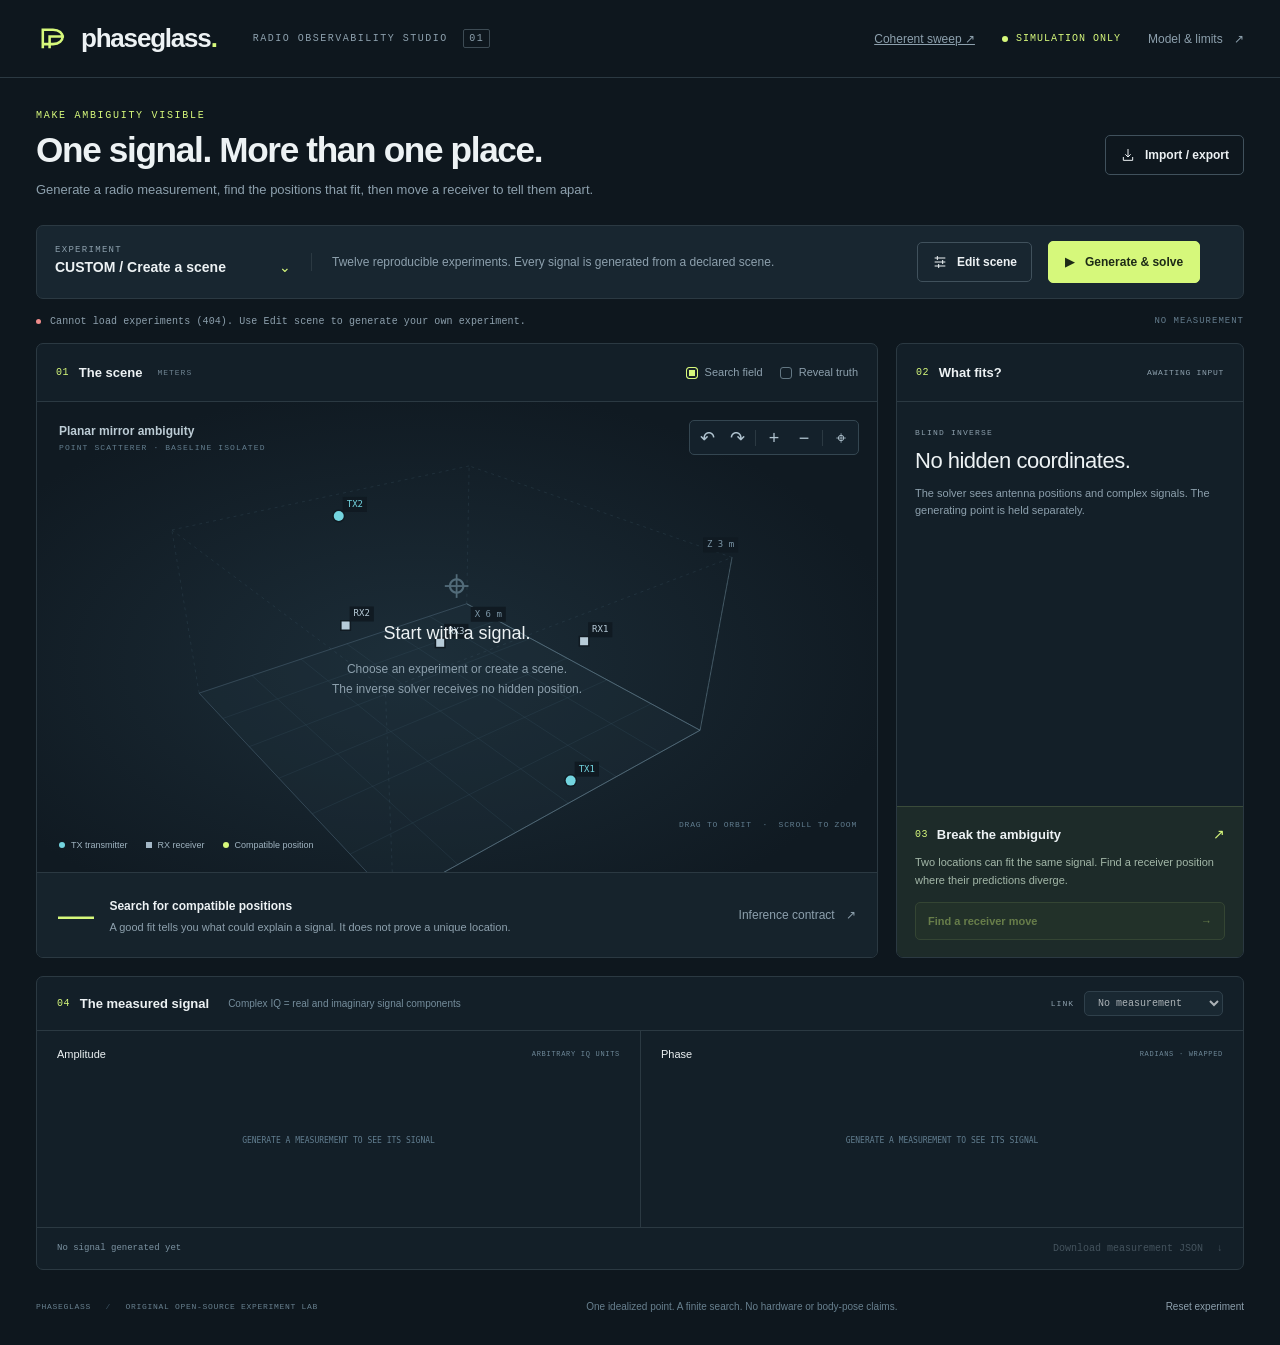
==== commit d5dfa0e7: "Add coherent receiver sweeps with blind held-position predictions and portable replay" ====
--- a/studio/index.html
+++ b/studio/index.html
@@ -24,6 +24,7 @@
         >RADIO OBSERVABILITY STUDIO <span class="version">01</span></span
       >
       <div class="header-actions">
+        <a class="text-button" href="./sweep.html">Coherent sweep ↗</a>
         <span class="simulation-badge"><span></span> SIMULATION ONLY</span
         ><button class="text-button" id="assumptions-button">
           Model & limits <span aria-hidden="true">↗</span>
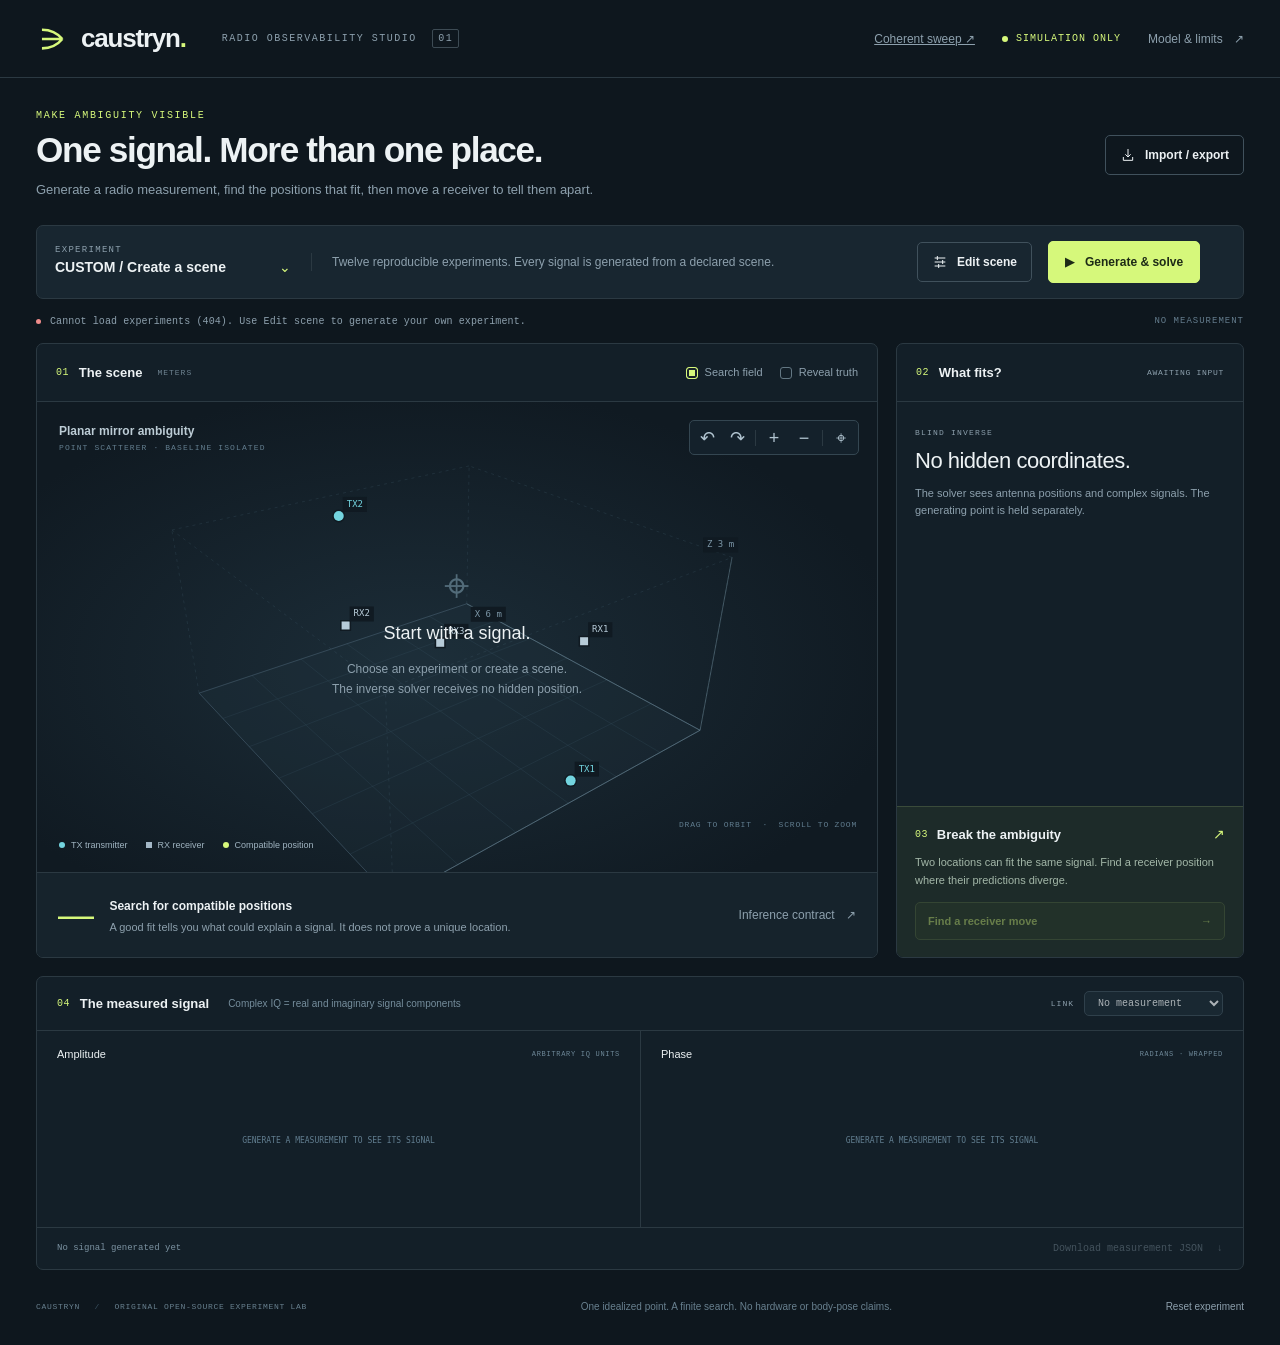
==== commit cbe256d8: "Introduce Caustryn identity with compatible Phaseglass commands and formats" ====
--- a/studio/index.html
+++ b/studio/index.html
@@ -4,10 +4,10 @@
     <meta charset="UTF-8" />
     <meta name="viewport" content="width=device-width, initial-scale=1.0" />
     <meta name="theme-color" content="#111b23" />
-    <title>Phaseglass · Radio observability studio</title>
+    <title>Caustryn · Radio observability studio</title>
     <link
       rel="icon"
-      href="data:image/svg+xml,%3Csvg xmlns='http://www.w3.org/2000/svg' viewBox='0 0 64 64'%3E%3Crect width='64' height='64' rx='14' fill='%23111b23'/%3E%3Cpath d='M16 47V17h15c20 0 20 23 0 23H16M26 47V27h20' fill='none' stroke='%23d6f87b' stroke-width='5'/%3E%3C/svg%3E"
+      href="data:image/svg+xml,%3Csvg xmlns='http://www.w3.org/2000/svg' viewBox='0 0 64 64'%3E%3Crect width='64' height='64' rx='14' fill='%23111b23'/%3E%3Cpath d='M13 17Q34 17 42 32M13 32H42M13 47Q34 47 42 32' fill='none' stroke='%23d6f87b' stroke-width='5'/%3E%3C/svg%3E"
     />
     <link rel="stylesheet" href="./style.css" />
     <script type="module" src="./app.js"></script>
@@ -15,10 +15,10 @@
   <body>
     <a class="skip" href="#workspace">Skip to experiment</a>
     <header class="masthead">
-      <a class="brand" href="./" aria-label="Phaseglass home"
+      <a class="brand" href="./" aria-label="Caustryn home"
         ><svg viewBox="0 0 40 40" aria-hidden="true">
-          <path d="M8 31V9h12c15 0 15 17 0 17H8M16 31V17h17" /></svg
-        ><span>phaseglass<span class="brand-dot">.</span></span></a
+          <path d="M7 9Q22 9 31 20M7 20H31M7 31Q22 31 31 20" /></svg
+        ><span>caustryn<span class="brand-dot">.</span></span></a
       >
       <span class="product-label"
         >RADIO OBSERVABILITY STUDIO <span class="version">01</span></span
@@ -269,7 +269,7 @@
       </section>
       <footer class="footer">
         <span
-          >PHASEGLASS <span class="footer-dot">/</span> ORIGINAL OPEN-SOURCE
+          >CAUSTRYN <span class="footer-dot">/</span> ORIGINAL OPEN-SOURCE
           EXPERIMENT LAB</span
         >
         <p>
@@ -393,7 +393,7 @@
       </form>
       <div class="limits-body">
         <p class="limits-lead">
-          Phaseglass asks a precise question: which 3D point positions can
+          Caustryn asks a precise question: which 3D point positions can
           explain this simulated complex radio signal under this declared model?
         </p>
         <div class="equation">
--- a/studio/style.css
+++ b/studio/style.css
@@ -1,4 +1,4 @@
-/* Phaseglass studio. Original source, MIT. No external assets or fonts. */
+/* Caustryn studio. Original source, MIT. No external assets or fonts. */
 :root {
   color-scheme: dark;
   --bg: #0e171e;
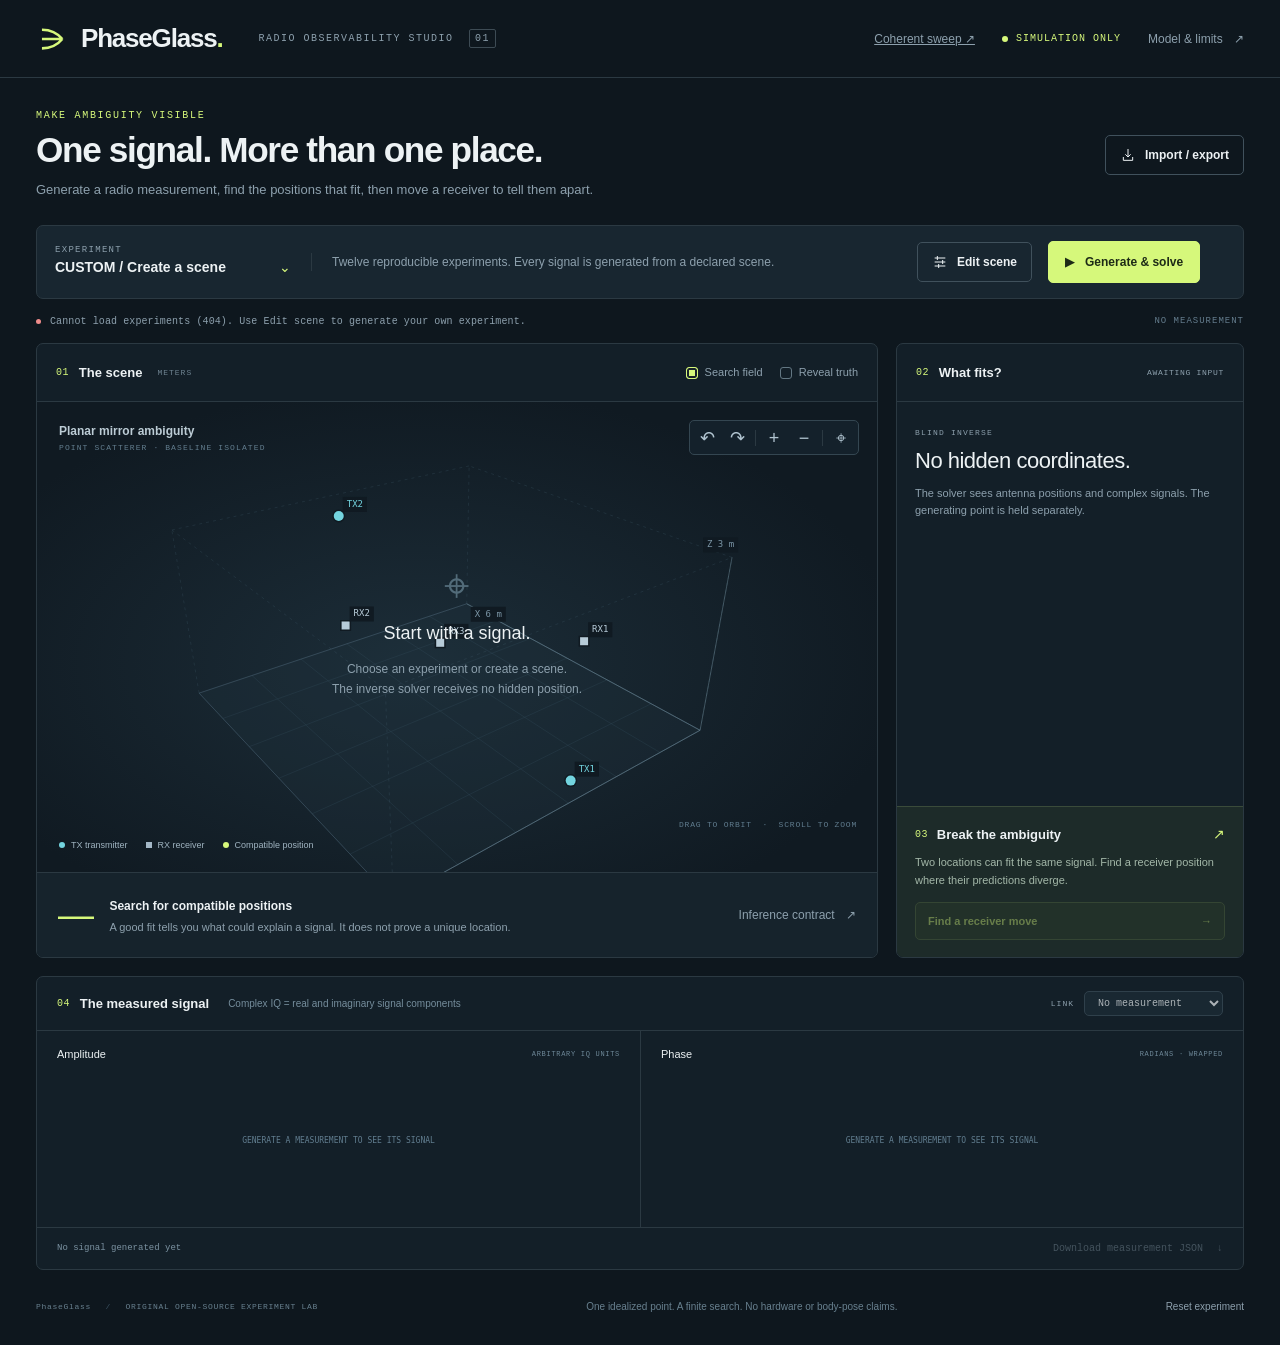
==== commit b0223cf2: "Clarify project presentation and preserve technical evidence" ====
--- a/studio/index.html
+++ b/studio/index.html
@@ -4,7 +4,7 @@
     <meta charset="UTF-8" />
     <meta name="viewport" content="width=device-width, initial-scale=1.0" />
     <meta name="theme-color" content="#111b23" />
-    <title>Caustryn · Radio observability studio</title>
+    <title>PhaseGlass · Radio observability studio</title>
     <link
       rel="icon"
       href="data:image/svg+xml,%3Csvg xmlns='http://www.w3.org/2000/svg' viewBox='0 0 64 64'%3E%3Crect width='64' height='64' rx='14' fill='%23111b23'/%3E%3Cpath d='M13 17Q34 17 42 32M13 32H42M13 47Q34 47 42 32' fill='none' stroke='%23d6f87b' stroke-width='5'/%3E%3C/svg%3E"
@@ -15,10 +15,10 @@
   <body>
     <a class="skip" href="#workspace">Skip to experiment</a>
     <header class="masthead">
-      <a class="brand" href="./" aria-label="Caustryn home"
+      <a class="brand" href="./" aria-label="PhaseGlass home"
         ><svg viewBox="0 0 40 40" aria-hidden="true">
           <path d="M7 9Q22 9 31 20M7 20H31M7 31Q22 31 31 20" /></svg
-        ><span>caustryn<span class="brand-dot">.</span></span></a
+        ><span>PhaseGlass<span class="brand-dot">.</span></span></a
       >
       <span class="product-label"
         >RADIO OBSERVABILITY STUDIO <span class="version">01</span></span
@@ -269,7 +269,7 @@
       </section>
       <footer class="footer">
         <span
-          >CAUSTRYN <span class="footer-dot">/</span> ORIGINAL OPEN-SOURCE
+          >PhaseGlass <span class="footer-dot">/</span> ORIGINAL OPEN-SOURCE
           EXPERIMENT LAB</span
         >
         <p>
@@ -393,7 +393,7 @@
       </form>
       <div class="limits-body">
         <p class="limits-lead">
-          Caustryn asks a precise question: which 3D point positions can
+          PhaseGlass asks a precise question: which 3D point positions can
           explain this simulated complex radio signal under this declared model?
         </p>
         <div class="equation">
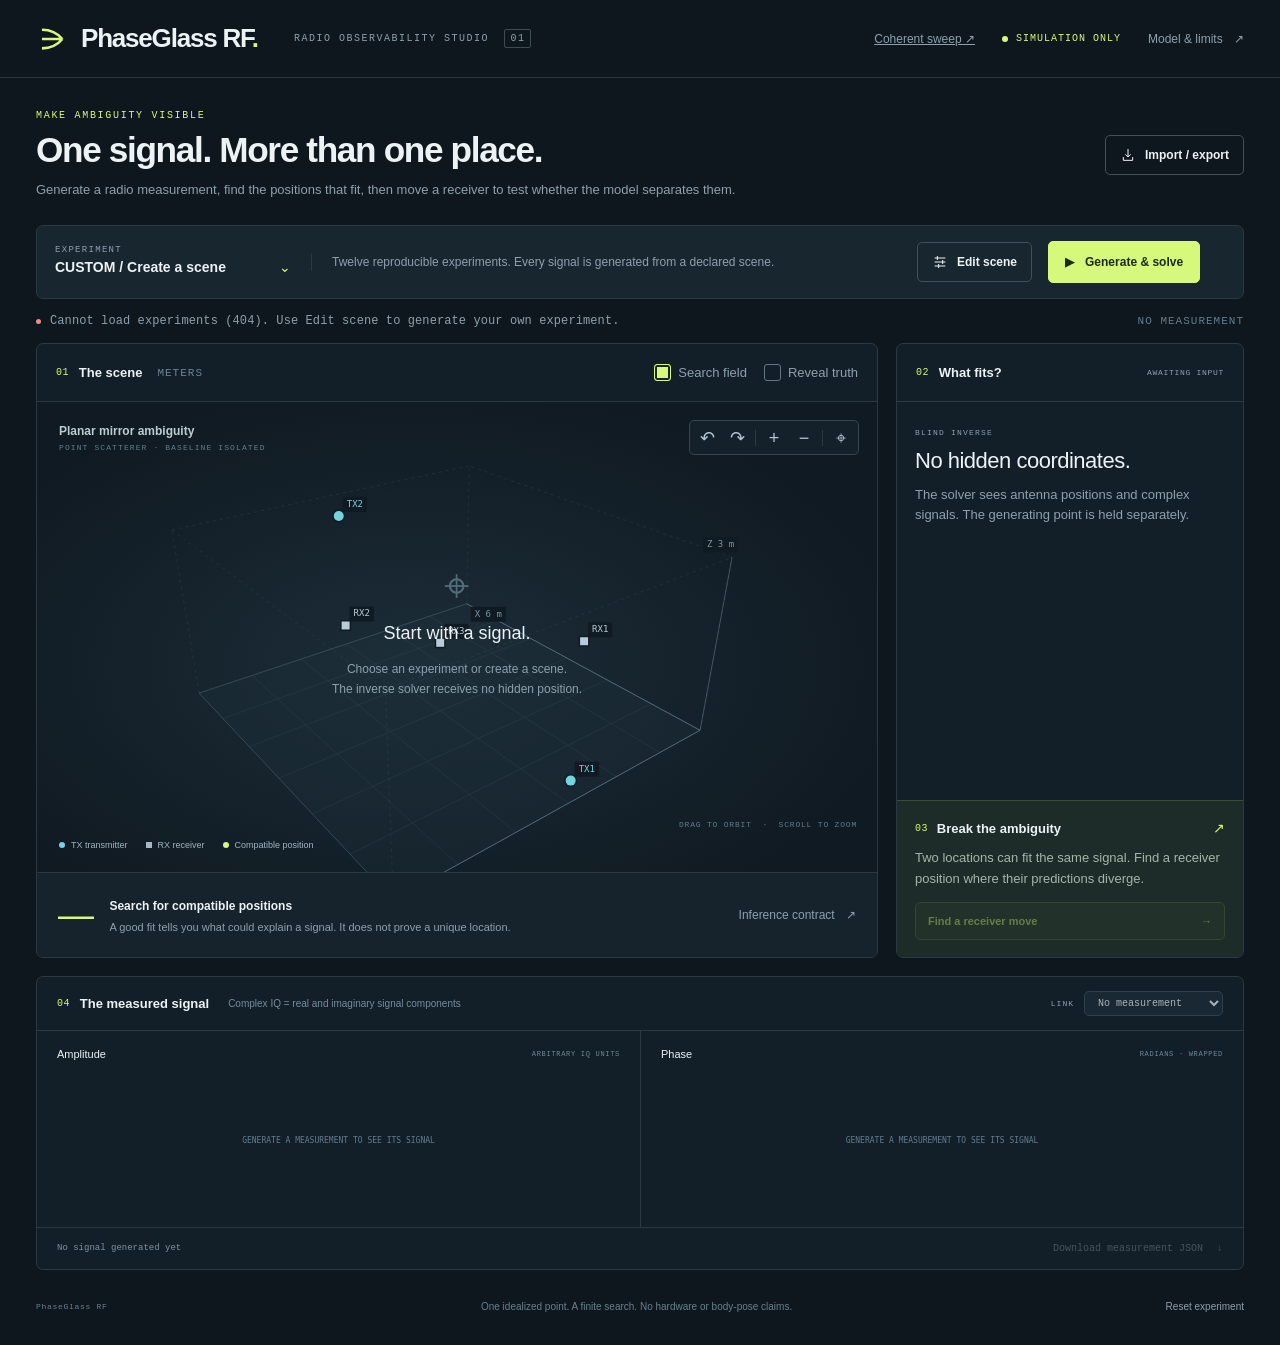
==== commit fca0aa39: "Clarify radio experiment planning and held-position evidence" ====
--- a/studio/index.html
+++ b/studio/index.html
@@ -4,7 +4,7 @@
     <meta charset="UTF-8" />
     <meta name="viewport" content="width=device-width, initial-scale=1.0" />
     <meta name="theme-color" content="#111b23" />
-    <title>PhaseGlass · Radio observability studio</title>
+    <title>PhaseGlass RF · Radio observability studio</title>
     <link
       rel="icon"
       href="data:image/svg+xml,%3Csvg xmlns='http://www.w3.org/2000/svg' viewBox='0 0 64 64'%3E%3Crect width='64' height='64' rx='14' fill='%23111b23'/%3E%3Cpath d='M13 17Q34 17 42 32M13 32H42M13 47Q34 47 42 32' fill='none' stroke='%23d6f87b' stroke-width='5'/%3E%3C/svg%3E"
@@ -15,10 +15,10 @@
   <body>
     <a class="skip" href="#workspace">Skip to experiment</a>
     <header class="masthead">
-      <a class="brand" href="./" aria-label="PhaseGlass home"
+      <a class="brand" href="./" aria-label="PhaseGlass RF home"
         ><svg viewBox="0 0 40 40" aria-hidden="true">
           <path d="M7 9Q22 9 31 20M7 20H31M7 31Q22 31 31 20" /></svg
-        ><span>PhaseGlass<span class="brand-dot">.</span></span></a
+        ><span>PhaseGlass RF<span class="brand-dot">.</span></span></a
       >
       <span class="product-label"
         >RADIO OBSERVABILITY STUDIO <span class="version">01</span></span
@@ -38,7 +38,7 @@
           <h1 id="intro-title">One signal. More than one place.</h1>
           <p>
             Generate a radio measurement, find the positions that fit, then move
-            a receiver to tell them apart.
+            a receiver to test whether the model separates them.
           </p>
         </div>
         <button class="data-button" id="data-button">
@@ -269,8 +269,7 @@
       </section>
       <footer class="footer">
         <span
-          >PhaseGlass <span class="footer-dot">/</span> ORIGINAL OPEN-SOURCE
-          EXPERIMENT LAB</span
+          >PhaseGlass RF</span
         >
         <p>
           One idealized point. A finite search. No hardware or body-pose claims.
--- a/studio/style.css
+++ b/studio/style.css
@@ -1718,3 +1718,27 @@
     font-size: 10px;
   }
 }
+
+/* A readable instrument surface: geometry and model limits stay visible. */
+.status-strip { font-size: 12px; line-height: 1.5; }
+.stale-badge, .packet-label, .unit-label { font-size: 11px; }
+.toggle { font-size: 13px; }
+.toggle input { width: 17px; height: 17px; }
+.result-summary p, .intervention-panel p, .drawer-intro { font-size: 13px; }
+.candidate-heading, .candidate-coordinates, .metric-row, .metric-row > strong { font-size: 12px; }
+.candidate-coordinates small, .candidate-heading .residual { font-size: 11px; }
+.diagnostic-note, .truth-evaluation, .control-note, .falsifier-box p { font-size: 12px; }
+.diagnostic-note { color: #a8bac6; }
+.field-label, .input-grid label, .coordinate-head { font-size: 11px; }
+textarea, .advanced-json p { font-size: 12px; }
+.proposal-warning { font-size: 12px !important; color: #b4c9b9 !important; }
+@media (prefers-reduced-motion: reduce) {
+  button { transition: none; }
+  .status-dot.busy { animation: none; }
+}
+@media (max-width: 560px) {
+  .masthead { height: auto; min-height: 0; flex-wrap: wrap; gap: 10px 16px; padding: 14px; }
+  .header-actions { flex: 1 1 100%; margin-left: 0; min-width: 0; flex-wrap: wrap; justify-content: space-between; gap: 8px 14px; }
+  .header-actions .text-button { font-size: 12px; min-height: 36px; }
+  .simulation-badge { font-size: 10px; letter-spacing: .3px; }
+}
